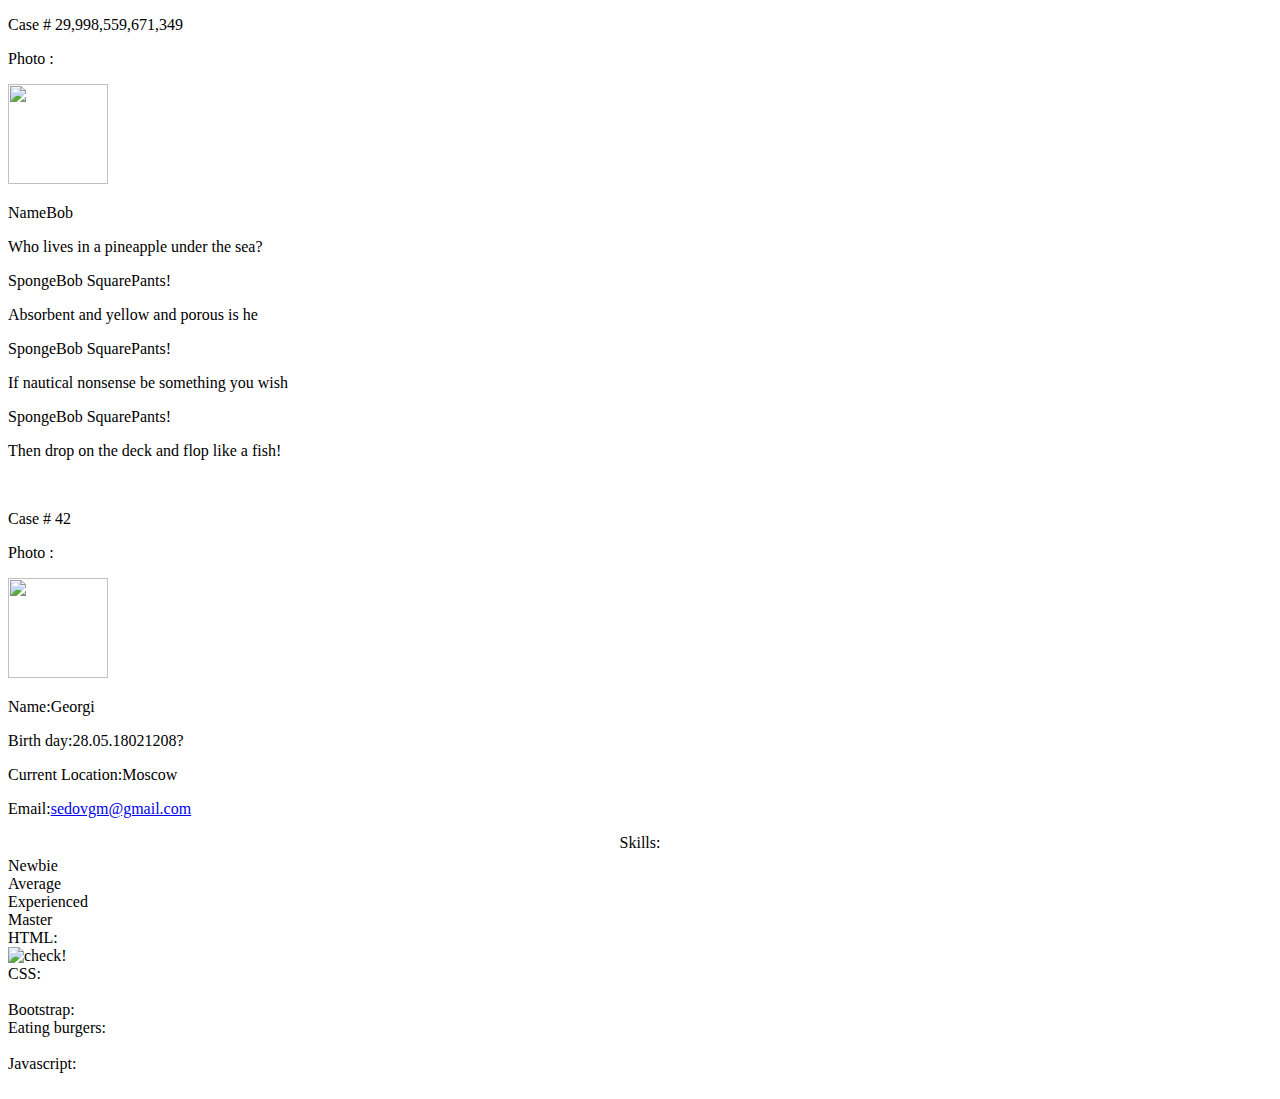
==== index.html @ bd3bdc6a "Add files via upload" ====
<!DOCTYPE html>
<html lang="en">
<head>
    <meta charset="UTF-8">
    <meta name="viewport" content="width=device-width, initial-scale=1.0">
    <title>Document</title>
    <link rel="stylesheet" href="style.css">
    
</head>
<body>
<script>
    var w = window.innerWidth;
    var h = window.innerHeight;
    if (w < 400 | h < 566 ) {
        window.onload = function() {
            document.getElementById("paperwrapper").setAttribute("class","shrink");
        }
    }
</script>


<div class="wrapperofwrappers">

<div class="paperwrapper" id="paperwrapper">

<div class="bg">
    <p>Case # <span class="hand">29,998,559,671,349</span></p>
    <div class="fandd">
        <div>
            <p>Photo :</p>
            <div class="photo">
                <img src="bob.png" alt="" width="100" height="100" class="itsme">
                <div class="btl sticker"></div>
                <div class="bbl sticker"></div>
            </div>
        </div>

        <div class="mydata">
            <p>Name<span class="hand">Bob</span></p>
        </div>
    </div>
<div class="bgending">
    <p>Who lives in a pineapple under the sea?</p>
    <p>SpongeBob SquarePants!</p>
    <p>Absorbent and yellow and porous is he</p>
    <p>SpongeBob SquarePants!</p>
    <p>If nautical nonsense be something you wish</p>
    <p>SpongeBob SquarePants!</p>
    <p>Then drop on the deck and flop like a fish!</p>
</div>
</div>

<div class="paper">
    <div class="stamp"><img src="stamp.png" alt=""></div>
    <p>Case # <span class="hand">42</span></p>

    <div class="fandd">
        <div>
            <p>Photo :</p>
            <div class="photo">
            <img src="me.png" alt="" width="100" height="100" class="itsme">
            <div class="tl sticker"></div>
            <div class="tr sticker"></div>
            <div class="br sticker"></div>
        </div>
    </div>

    <div class="mydata">
        <p><span class="rpad">Name:</span><span class="hand">Georgi</span></p>
        <p><span class="rpad">Birth day:</span><span class="hand ">28.05.<span class="bdate">1802<span class="newbdate">1208?</span></span></span></p>
        <p><span class="rpad">Current Location:</span><span class="hand">Moscow</span></p>
        <p><span class="rpad">Email:</span><span class="hand"><a href="mailto:sedovgm@gmail.com">sedovgm@gmail.com</a></span></p>
    </div>
</div>

    <div class="skills">

        <div style="grid-area: H0; text-align: center; padding-bottom: 5px;">
            Skills:
        </div>

        <div style="grid-area: A1;"></div>
        <div class="skillcell" style="grid-area: B1;">Newbie</div>
        <div class="skillcell" style="grid-area: C1;">Average</div>
        <div class="skillcell" style="grid-area: D1;">Experienced</div>
        <div class="skillcell" style="grid-area: E1">Master</div>

        <div  class="skillname" style="grid-area: A2;">HTML:</div>
        <div class="skillcell" style="grid-area: B2;"><div class="vhtml"><img src="v1.png" alt="check!"></div></div>
        <div class="skillcell" style="grid-area: C2;"></div>
        <div class="skillcell" style="grid-area: D2;"></div>
        <div class="skillcell" style="grid-area: E2;"></div>

        <div class="skillname" style="grid-area: A3;">CSS:</div>
        <div class="skillcell" style="grid-area: B3;">
        <div class="vcss"><img src="v2.png" alt=""></div></div>
        <div class="skillcell" style="grid-area: C3;"></div>
        <div class="skillcell" style="grid-area: D3;"></div>
        <div class="skillcell" style="grid-area: E3;"></div>

        <div class="skillname" style="grid-area: A4;">Bootstrap:</div>
        <div class="skillcell" style="grid-area: B4;"></div>
        <div class="skillcell" style="grid-area: C4;"></div>
        <div class="skillcell" style="grid-area: D4;"></div>
        <div class="skillcell" style="grid-area: E4;"></div>

        <div class="skillname" style="grid-area: A5;">Eating burgers:</div>
        <div class="skillcell" style="grid-area: B5;"></div>
        <div class="skillcell" style="grid-area: C5;"></div>
        <div class="skillcell" style="grid-area: D5;"></div>
        <div class="skillcell" style="grid-area: E5;">
        <div class="veb"><img src="v3.png" alt=""></div></div>

        <div class="skillname" style="grid-area: A6;">Javascript:</div>
        <div class="skillcell" style="grid-area: B6;">
        <div class="vjs"><img src="x.png" alt=""></div></div>
        <div class="skillcell" style="grid-area: C6;"></div>
        <div class="skillcell" style="grid-area: D6;"></div>
        <div class="skillcell" style="grid-area: E6;"></div>

    </div>

</div> <!-- paperwrapper -->
</div> <!-- wrapperofwrappers -->

</body>
</html>
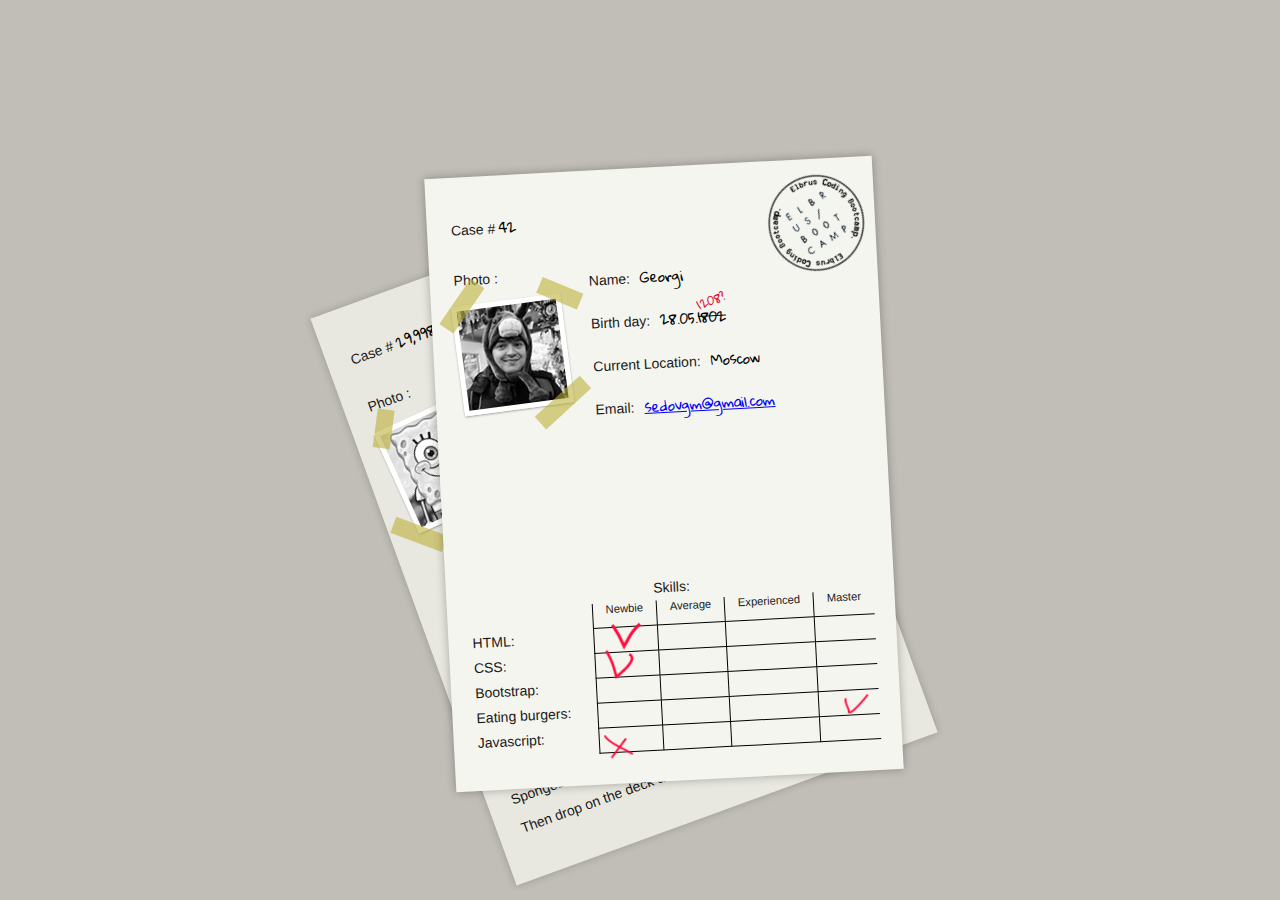
==== commit cb3720dc: "release 0-1" ====
--- a/index.html
+++ b/index.html
@@ -1,127 +1,127 @@
-<!DOCTYPE html>
-<html lang="en">
-<head>
-    <meta charset="UTF-8">
-    <meta name="viewport" content="width=device-width, initial-scale=1.0">
-    <title>Document</title>
-    <link rel="stylesheet" href="style.css">
-    
-</head>
-<body>
-<script>
-    var w = window.innerWidth;
-    var h = window.innerHeight;
-    if (w < 400 | h < 566 ) {
-        window.onload = function() {
-            document.getElementById("paperwrapper").setAttribute("class","shrink");
-        }
-    }
-</script>
-
-
-<div class="wrapperofwrappers">
-
-<div class="paperwrapper" id="paperwrapper">
-
-<div class="bg">
-    <p>Case # <span class="hand">29,998,559,671,349</span></p>
-    <div class="fandd">
-        <div>
-            <p>Photo :</p>
-            <div class="photo">
-                <img src="bob.png" alt="" width="100" height="100" class="itsme">
-                <div class="btl sticker"></div>
-                <div class="bbl sticker"></div>
-            </div>
-        </div>
-
-        <div class="mydata">
-            <p>Name<span class="hand">Bob</span></p>
-        </div>
-    </div>
-<div class="bgending">
-    <p>Who lives in a pineapple under the sea?</p>
-    <p>SpongeBob SquarePants!</p>
-    <p>Absorbent and yellow and porous is he</p>
-    <p>SpongeBob SquarePants!</p>
-    <p>If nautical nonsense be something you wish</p>
-    <p>SpongeBob SquarePants!</p>
-    <p>Then drop on the deck and flop like a fish!</p>
-</div>
-</div>
-
-<div class="paper">
-    <div class="stamp"><img src="stamp.png" alt=""></div>
-    <p>Case # <span class="hand">42</span></p>
-
-    <div class="fandd">
-        <div>
-            <p>Photo :</p>
-            <div class="photo">
-            <img src="me.png" alt="" width="100" height="100" class="itsme">
-            <div class="tl sticker"></div>
-            <div class="tr sticker"></div>
-            <div class="br sticker"></div>
-        </div>
-    </div>
-
-    <div class="mydata">
-        <p><span class="rpad">Name:</span><span class="hand">Georgi</span></p>
-        <p><span class="rpad">Birth day:</span><span class="hand ">28.05.<span class="bdate">1802<span class="newbdate">1208?</span></span></span></p>
-        <p><span class="rpad">Current Location:</span><span class="hand">Moscow</span></p>
-        <p><span class="rpad">Email:</span><span class="hand"><a href="mailto:sedovgm@gmail.com">sedovgm@gmail.com</a></span></p>
-    </div>
-</div>
-
-    <div class="skills">
-
-        <div style="grid-area: H0; text-align: center; padding-bottom: 5px;">
-            Skills:
-        </div>
-
-        <div style="grid-area: A1;"></div>
-        <div class="skillcell" style="grid-area: B1;">Newbie</div>
-        <div class="skillcell" style="grid-area: C1;">Average</div>
-        <div class="skillcell" style="grid-area: D1;">Experienced</div>
-        <div class="skillcell" style="grid-area: E1">Master</div>
-
-        <div  class="skillname" style="grid-area: A2;">HTML:</div>
-        <div class="skillcell" style="grid-area: B2;"><div class="vhtml"><img src="v1.png" alt="check!"></div></div>
-        <div class="skillcell" style="grid-area: C2;"></div>
-        <div class="skillcell" style="grid-area: D2;"></div>
-        <div class="skillcell" style="grid-area: E2;"></div>
-
-        <div class="skillname" style="grid-area: A3;">CSS:</div>
-        <div class="skillcell" style="grid-area: B3;">
-        <div class="vcss"><img src="v2.png" alt=""></div></div>
-        <div class="skillcell" style="grid-area: C3;"></div>
-        <div class="skillcell" style="grid-area: D3;"></div>
-        <div class="skillcell" style="grid-area: E3;"></div>
-
-        <div class="skillname" style="grid-area: A4;">Bootstrap:</div>
-        <div class="skillcell" style="grid-area: B4;"></div>
-        <div class="skillcell" style="grid-area: C4;"></div>
-        <div class="skillcell" style="grid-area: D4;"></div>
-        <div class="skillcell" style="grid-area: E4;"></div>
-
-        <div class="skillname" style="grid-area: A5;">Eating burgers:</div>
-        <div class="skillcell" style="grid-area: B5;"></div>
-        <div class="skillcell" style="grid-area: C5;"></div>
-        <div class="skillcell" style="grid-area: D5;"></div>
-        <div class="skillcell" style="grid-area: E5;">
-        <div class="veb"><img src="v3.png" alt=""></div></div>
-
-        <div class="skillname" style="grid-area: A6;">Javascript:</div>
-        <div class="skillcell" style="grid-area: B6;">
-        <div class="vjs"><img src="x.png" alt=""></div></div>
-        <div class="skillcell" style="grid-area: C6;"></div>
-        <div class="skillcell" style="grid-area: D6;"></div>
-        <div class="skillcell" style="grid-area: E6;"></div>
-
-    </div>
-
-</div> <!-- paperwrapper -->
-</div> <!-- wrapperofwrappers -->
-
-</body>
+<!DOCTYPE html>
+<html lang="en">
+<head>
+    <meta charset="UTF-8">
+    <meta name="viewport" content="width=device-width, initial-scale=1.0">
+    <title>Document</title>
+    <link rel="stylesheet" href="style.css">
+    
+</head>
+<body>
+<script>
+    var w = window.innerWidth;
+    var h = window.innerHeight;
+    if (w < 400 | h < 566 ) {
+        window.onload = function() {
+            document.getElementById("paperwrapper").setAttribute("class","shrink");
+        }
+    }
+</script>
+
+
+<div class="wrapperofwrappers">
+
+<div class="paperwrapper" id="paperwrapper">
+
+<div class="bg">
+    <p>Case # <span class="hand">29,998,559,671,349</span></p>
+    <div class="fandd">
+        <div>
+            <p>Photo :</p>
+            <div class="photo">
+                <img src="bob.png" alt="" width="100" height="100" class="itsme">
+                <div class="btl sticker"></div>
+                <div class="bbl sticker"></div>
+            </div>
+        </div>
+
+        <div class="mydata">
+            <p>Name<span class="hand">Bob</span></p>
+        </div>
+    </div>
+<div class="bgending">
+    <p>Who lives in a pineapple under the sea?</p>
+    <p>SpongeBob SquarePants!</p>
+    <p>Absorbent and yellow and porous is he</p>
+    <p>SpongeBob SquarePants!</p>
+    <p>If nautical nonsense be something you wish</p>
+    <p>SpongeBob SquarePants!</p>
+    <p>Then drop on the deck and flop like a fish!</p>
+</div>
+</div>
+
+<div class="paper">
+    <div class="stamp"><img src="stamp.png" alt=""></div>
+    <p>Case # <span class="hand">42</span></p>
+
+    <div class="fandd">
+        <div>
+            <p>Photo :</p>
+            <div class="photo">
+            <img src="me.png" alt="" width="100" height="100" class="itsme">
+            <div class="tl sticker"></div>
+            <div class="tr sticker"></div>
+            <div class="br sticker"></div>
+        </div>
+    </div>
+
+    <div class="mydata">
+        <p><span class="rpad">Name:</span><span class="hand">Georgi</span></p>
+        <p><span class="rpad">Birth day:</span><span class="hand ">28.05.<span class="bdate">1802<span class="newbdate">1208?</span></span></span></p>
+        <p><span class="rpad">Current Location:</span><span class="hand">Moscow</span></p>
+        <p><span class="rpad">Email:</span><span class="hand"><a href="mailto:sedovgm@gmail.com">sedovgm@gmail.com</a></span></p>
+    </div>
+</div>
+
+    <div class="skills">
+
+        <div style="grid-area: H0; text-align: center; padding-bottom: 5px;">
+            Skills:
+        </div>
+
+        <div style="grid-area: A1;"></div>
+        <div class="skillcell" style="grid-area: B1;">Newbie</div>
+        <div class="skillcell" style="grid-area: C1;">Average</div>
+        <div class="skillcell" style="grid-area: D1;">Experienced</div>
+        <div class="skillcell" style="grid-area: E1">Master</div>
+
+        <div  class="skillname" style="grid-area: A2;">HTML:</div>
+        <div class="skillcell" style="grid-area: B2;"><div class="vhtml"><img src="v1.png" alt="check!"></div></div>
+        <div class="skillcell" style="grid-area: C2;"></div>
+        <div class="skillcell" style="grid-area: D2;"></div>
+        <div class="skillcell" style="grid-area: E2;"></div>
+
+        <div class="skillname" style="grid-area: A3;">CSS:</div>
+        <div class="skillcell" style="grid-area: B3;">
+        <div class="vcss"><img src="v2.png" alt=""></div></div>
+        <div class="skillcell" style="grid-area: C3;"></div>
+        <div class="skillcell" style="grid-area: D3;"></div>
+        <div class="skillcell" style="grid-area: E3;"></div>
+
+        <div class="skillname" style="grid-area: A4;">Bootstrap:</div>
+        <div class="skillcell" style="grid-area: B4;"></div>
+        <div class="skillcell" style="grid-area: C4;"></div>
+        <div class="skillcell" style="grid-area: D4;"></div>
+        <div class="skillcell" style="grid-area: E4;"></div>
+
+        <div class="skillname" style="grid-area: A5;">Eating burgers:</div>
+        <div class="skillcell" style="grid-area: B5;"></div>
+        <div class="skillcell" style="grid-area: C5;"></div>
+        <div class="skillcell" style="grid-area: D5;"></div>
+        <div class="skillcell" style="grid-area: E5;">
+        <div class="veb"><img src="v3.png" alt=""></div></div>
+
+        <div class="skillname" style="grid-area: A6;">Javascript:</div>
+        <div class="skillcell" style="grid-area: B6;">
+        <div class="vjs"><img src="x.png" alt=""></div></div>
+        <div class="skillcell" style="grid-area: C6;"></div>
+        <div class="skillcell" style="grid-area: D6;"></div>
+        <div class="skillcell" style="grid-area: E6;"></div>
+
+    </div>
+
+</div> <!-- paperwrapper -->
+</div> <!-- wrapperofwrappers -->
+
+</body>
 </html>--- a/style.css
+++ b/style.css
@@ -0,0 +1,234 @@
+@font-face {
+  font-family: "Gloria";
+  src: url("../GloriaHallelujah-Regular.ttf");
+}
+
+html , body {
+    font-family: "Gloria";
+    height: 100%;
+    width: 100%;
+    padding: 0;
+    margin: 0;
+    color: #1A1A1A;
+}
+
+body {
+    background-color: #c0beb6;
+    font: 14px sans-serif;
+}
+
+.wrapperofwrappers {
+    width: 100%;
+    height: 100%;
+}
+
+.paperwrapper {
+    height: 566px;
+    width: 400px;
+    position: relative;
+    top: 50%;
+    right: -50%;
+    transform: translate(-50% , -50%);
+}
+
+.paper {
+    box-shadow: 0 0 10px rgba(0,0,0,0.3);
+    height: 100%;
+    width: 100%;
+    padding: 24px;
+    position: relative;
+    background-color: #f5f5f0;
+    transform: rotate(-3.0deg);
+    z-index: 20;
+}
+
+.bg {
+    padding: 24px;
+    height: 98%;
+    position: absolute;
+    width: 100%;
+    z-index: 10;
+    background-color: #e9e8e0;
+    box-shadow: 0 0 8px rgba(0,0,0,0.2);
+    left: -10%;
+    top: 10%;
+    transform: rotate(-20.0deg);
+}
+
+.bgending {
+    position: absolute;
+    bottom: 5%;
+}
+
+.photo {
+    position: relative;
+    background-color: white;
+    width: 110px;
+    height: 110px;
+    transform-origin: center;
+    transform:  rotate(-4.5deg);
+    box-shadow: rgba(0, 0, 0, 0.12) 0px 1px 3px, rgba(0, 0, 0, 0.24) 0px 1px 2px;
+}
+
+.itsme {
+    border: 5px solid white;
+}
+
+.mydata {
+    position: relative;
+    padding-left: 25px;
+}
+
+.sticker {
+    width: 40%;
+    height: 15%;
+    background-color: rgba(185, 174, 50, 0.578);
+    position: absolute;
+}
+
+.tl {
+    top: 0;
+    left: 10%;
+    width: 50%;
+    transform-origin: center;
+    transform: translate(-50% , -50%) rotate(-48deg);   
+}
+
+.btl {
+    top: 0;
+    left: 10%;
+    width: 35%;
+    transform-origin: center;
+    transform: translate(-50% , -50%) rotate(-58deg);   
+}
+
+.bbl {
+    bottom: 0%;
+    left: 0%;
+    width: 50%;
+    transform-origin: center;
+    transform: translate(-50% , 50%) rotate(45deg);   
+}
+
+.tr {
+    top: 0;
+    right: 0;
+    transform-origin: center;
+   transform: translate(+50% , -50%)  rotate(30deg);   
+}
+
+.br {
+    bottom: 0;
+    right: 0;
+    width: 55%;
+    transform-origin: center;
+   transform: translate(+30% , +40%)  rotate(-35deg);   
+}
+
+.hand {
+    font-family: "Gloria";
+    color: black;
+}
+
+.skillstable {
+    position: absolute;
+    bottom: 5%;
+    width: 90%;
+    text-align: center;
+}
+
+.fandd {
+    display: flex;
+}
+
+.bdate {
+    text-decoration: line-through;
+    position: relative;
+}
+
+.newbdate {
+    position: absolute;
+    top: -50%;
+    right: 0%;
+    color: crimson;
+    font-size: 0.75rem;
+    transform: rotate(-18deg);
+}
+
+.stamp {
+    position: absolute;
+    right: 8px;
+    top: 14px;
+    transform: rotate(-30deg);
+}
+
+.skillcell {
+    min-height: 24px;
+    border-bottom: 1px solid black;
+    border-left: 1px solid black;
+    text-align: center;
+    font-size: 0.7rem;
+    position: relative;
+}
+
+.skills {
+    position: absolute;
+    bottom: 5%;
+    width: 90%;
+    display: grid;
+    grid-template-areas:
+    "H0 H0 H0 H0 H0"
+    "A1 B1 C1 D1 E1"
+    "A2 B2 C2 D2 E2"
+    "A3 B3 C3 D3 E3"
+    "A4 B4 C4 D4 E4"
+    "A5 B5 C5 D5 E5"
+    "A6 B6 C6 D6 E6"
+}
+
+.skillname {
+    text-align: left;
+}
+
+.vhtml {
+    position: absolute;
+    top: 50%;
+    left: 50%;
+    transform: translate( -52% , -58%) rotate(4deg);
+}
+
+.vcss {
+    position: absolute;
+    top: 50%;
+    left: 50%;
+    transform: translate( -82% , -47%) rotate(14deg);
+}
+
+.vjs {
+    position: absolute;
+    top: 50%;
+    left: 50%;
+    transform: translate( -82% , -32%) rotate(-7deg);
+}
+
+.veb {
+    position: absolute;
+    top: 50%;
+    left: 50%;
+    transform: translate( -30% , -50%) rotate(2deg);
+}
+
+.rpad {
+    padding-right: 10px;
+}
+
+.shrink {
+    width: 300px;
+    height: 400px;
+    position: relative;
+    top: 50%;
+    right: -50%;
+    transform: translate(-50% , -50%);
+    z-index: 10;
+}
+
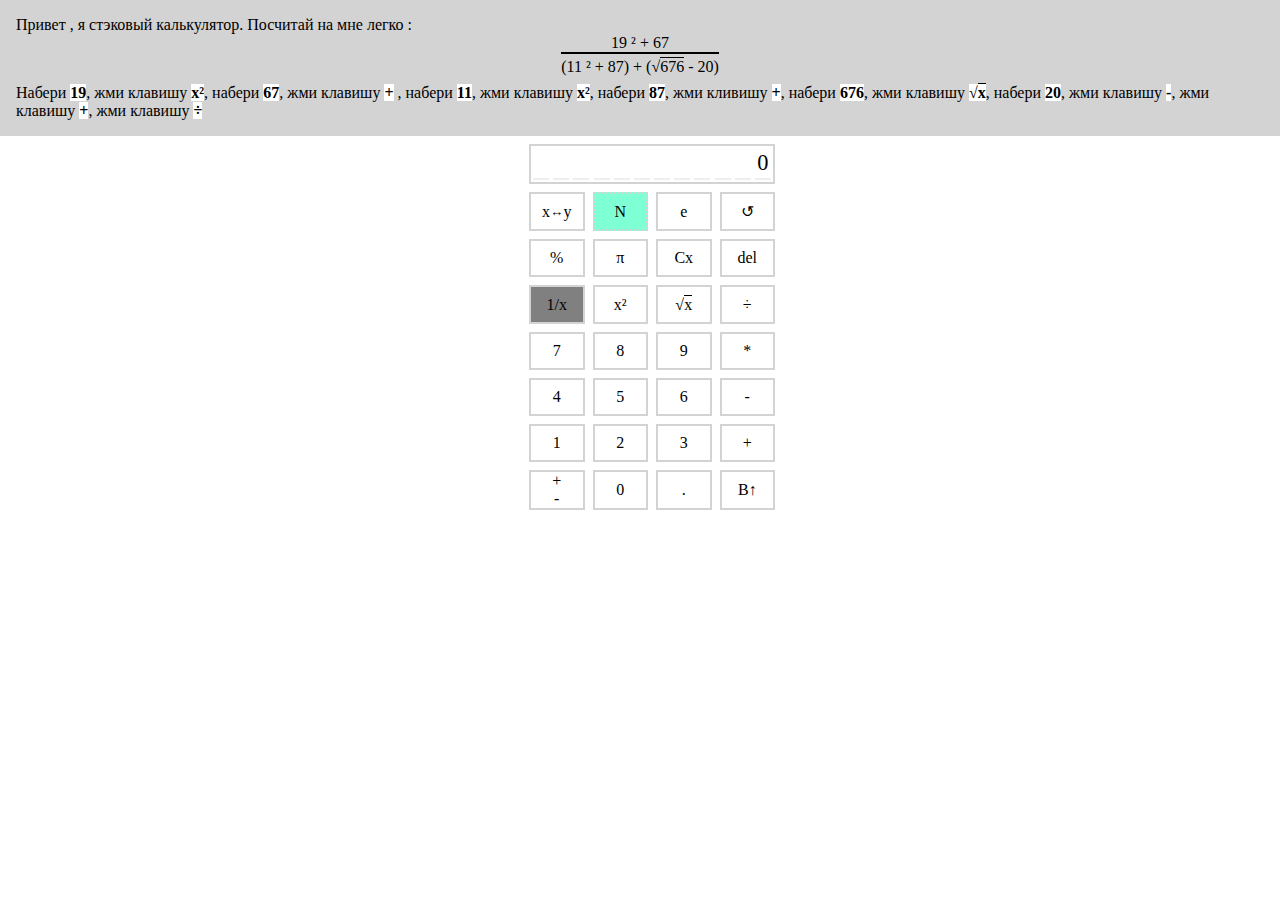
==== commit e8d1f99b: "stack calc" ====
--- a/index.html
+++ b/index.html
@@ -1,127 +1,68 @@
 <!DOCTYPE html>
-<html lang="en">
-<head>
-    <meta charset="UTF-8">
-    <meta name="viewport" content="width=device-width, initial-scale=1.0">
-    <title>Document</title>
-    <link rel="stylesheet" href="style.css">
-    
-</head>
-<body>
-<script>
-    var w = window.innerWidth;
-    var h = window.innerHeight;
-    if (w < 400 | h < 566 ) {
-        window.onload = function() {
-            document.getElementById("paperwrapper").setAttribute("class","shrink");
-        }
-    }
-</script>
+<html lang="ru">
+  <head>
+    <meta charset="UTF-8" />
+    <meta name="viewport" content="width=device-width, initial-scale=1.0" />
+    <title>Электроника МК-0</title>
+    <link rel="icon" type="image/x-icon" href="favicon.ico">
+    <link rel="stylesheet" href="style.css" />
+  </head>
+  <body>
+    <div class = "calchelp">
+      Привет , я стэковый калькулятор. Посчитай на мне легко :
+      <div class = "helpformula">
+        <div>19 &sup2; + 67</div>
+        <div style="border-top: 2px solid black; padding-top: 4px; padding-bottom: 0.5rem;">(11 &sup2; + 87) + (<span>&#8730;</span><span style="border-top: 1px solid black">676</span> - 20)</div>
+      </div>
+      Набери <b>19</b>, жми клавишу <b>x&sup2;</b>, набери <b>67</b>, жми клавишу <b>+</b>
+      , набери <b>11</b>, жми клавишу <b>x&sup2;</b>, набери <b>87</b>, жми кливишу <b>+</b>, набери <b>676</b>, жми клавишу <b><span>&#8730;</span><span style="border-top: 1px solid black">x</span></b>, набери <b>20</b>, жми клавишу <b>-</b>, жми клавишу <b>+</b>, жми клавишу <b>&divide;</b>
+    </div>
+
+    <div class="calcbody">
+      <div style="grid-area: cdisplay" class="calcdisplay" id="calcdisplay"></div>
+
+      <div style="grid-area: cbtn_swap" class="calcbutton" onclick="calc('swap')" id="swapbutton">x<small>&#8596;</small>y</div>
+      <div style="grid-area: cbtn_rotate" class="calcflag" id="newbutton">N</div>
+      <div style="grid-area: cbnt_tmp1" class="calcbutton" onclick="calc('expo')" id="noexpobutton">e</div>
+      <div style="grid-area: cbtn_tmp2" class="calcbutton" onclick="calc('rotate')">&#8634;</div>
+
+      <div style="grid-area: cbtn_perc" class="calcbutton" onclick="calc('percent')" id="percentbutton">%</div>
+      <div style="grid-area: cbtn_cln1" class="calcbutton" onclick="calc('pi')">&pi;</div>
+      <div style="grid-area: cbnt_clna" class="calcbutton" onclick="calc('cleardisp')">Cx</div>
+      <div style="grid-area: cbtn_del" class="calcbutton" onclick="calc('del')">del</div>
+      
+      <div style="grid-area: cbtn_1div" class="calcbutton" onclick="calc('multiinverse')" id="inversebutton">1/x</div>
+      <div style="grid-area: cbtn_pow2" class="calcbutton" onclick="calc('square')">x&sup2;</div>
+      <div style="grid-area: cbnt_sqrt" class="calcbutton" onclick="calc('squareroot')" id="sqrtbutton">
+        <span>&#8730;</span><span style="border-top: 1px solid black">x</span>
+      </div>
+      <div style="grid-area: cbtn_div" class="calcbutton" onclick="calc('divide')" id="dividebutton">&divide;</div>
+
+      <div style="grid-area: cbtn_num7" class="calcbutton" onclick="calc(7)">7</div>
+      <div style="grid-area: cbtn_num8" class="calcbutton" onclick="calc(8)">8</div>
+      <div style="grid-area: cbnt_num9" class="calcbutton" onclick="calc(9)">9</div>
+      <div style="grid-area: cbtn_mlt" class="calcbutton" onclick="calc('multiply')" id="multibutton">*</div>
+
+      <div style="grid-area: cbtn_num4" class="calcbutton" onclick="calc(4)">4</div>
+      <div style="grid-area: cbtn_num5" class="calcbutton" onclick="calc(5)">5</div>
+      <div style="grid-area: cbnt_num6" class="calcbutton" onclick="calc(6)">6</div>
+      <div style="grid-area: cbtn_min" class="calcbutton" onclick="calc('minus')" id="minusbutton">-</div>
+
+      <div style="grid-area: cbtn_num1" class="calcbutton" onclick="calc(1)">1</div>
+      <div style="grid-area: cbtn_num2" class="calcbutton" onclick="calc(2)">2</div>
+      <div style="grid-area: cbnt_num3" class="calcbutton" onclick="calc(3)">3</div>
+      <div style="grid-area: cbtn_pls" class="calcbutton" onclick="calc('plus')" id="plusbutton">+</div>
+
+      <div style="grid-area: cbtn_neg" class="calcbutton" onclick="calc('negative')" id="negativebutton"><div>+</div><div>-</div></div>
+      <div style="grid-area: cbtn_num0" class="calcbutton" onclick="calc(0)">0</div>
+      <div style="grid-area: cbnt_dot" class="calcbutton"  onclick="calc('period')" id="periodbutton">.</div>
+      <div style="grid-area: cbtn_equ" class="calcbutton" onclick="calc('shift')">B&uarr;</div>
+    </div>
 
 
-<div class="wrapperofwrappers">
 
-<div class="paperwrapper" id="paperwrapper">
 
-<div class="bg">
-    <p>Case # <span class="hand">29,998,559,671,349</span></p>
-    <div class="fandd">
-        <div>
-            <p>Photo :</p>
-            <div class="photo">
-                <img src="bob.png" alt="" width="100" height="100" class="itsme">
-                <div class="btl sticker"></div>
-                <div class="bbl sticker"></div>
-            </div>
-        </div>
-
-        <div class="mydata">
-            <p>Name<span class="hand">Bob</span></p>
-        </div>
-    </div>
-<div class="bgending">
-    <p>Who lives in a pineapple under the sea?</p>
-    <p>SpongeBob SquarePants!</p>
-    <p>Absorbent and yellow and porous is he</p>
-    <p>SpongeBob SquarePants!</p>
-    <p>If nautical nonsense be something you wish</p>
-    <p>SpongeBob SquarePants!</p>
-    <p>Then drop on the deck and flop like a fish!</p>
-</div>
-</div>
-
-<div class="paper">
-    <div class="stamp"><img src="stamp.png" alt=""></div>
-    <p>Case # <span class="hand">42</span></p>
-
-    <div class="fandd">
-        <div>
-            <p>Photo :</p>
-            <div class="photo">
-            <img src="me.png" alt="" width="100" height="100" class="itsme">
-            <div class="tl sticker"></div>
-            <div class="tr sticker"></div>
-            <div class="br sticker"></div>
-        </div>
-    </div>
-
-    <div class="mydata">
-        <p><span class="rpad">Name:</span><span class="hand">Georgi</span></p>
-        <p><span class="rpad">Birth day:</span><span class="hand ">28.05.<span class="bdate">1802<span class="newbdate">1208?</span></span></span></p>
-        <p><span class="rpad">Current Location:</span><span class="hand">Moscow</span></p>
-        <p><span class="rpad">Email:</span><span class="hand"><a href="mailto:sedovgm@gmail.com">sedovgm@gmail.com</a></span></p>
-    </div>
-</div>
-
-    <div class="skills">
-
-        <div style="grid-area: H0; text-align: center; padding-bottom: 5px;">
-            Skills:
-        </div>
-
-        <div style="grid-area: A1;"></div>
-        <div class="skillcell" style="grid-area: B1;">Newbie</div>
-        <div class="skillcell" style="grid-area: C1;">Average</div>
-        <div class="skillcell" style="grid-area: D1;">Experienced</div>
-        <div class="skillcell" style="grid-area: E1">Master</div>
-
-        <div  class="skillname" style="grid-area: A2;">HTML:</div>
-        <div class="skillcell" style="grid-area: B2;"><div class="vhtml"><img src="v1.png" alt="check!"></div></div>
-        <div class="skillcell" style="grid-area: C2;"></div>
-        <div class="skillcell" style="grid-area: D2;"></div>
-        <div class="skillcell" style="grid-area: E2;"></div>
-
-        <div class="skillname" style="grid-area: A3;">CSS:</div>
-        <div class="skillcell" style="grid-area: B3;">
-        <div class="vcss"><img src="v2.png" alt=""></div></div>
-        <div class="skillcell" style="grid-area: C3;"></div>
-        <div class="skillcell" style="grid-area: D3;"></div>
-        <div class="skillcell" style="grid-area: E3;"></div>
-
-        <div class="skillname" style="grid-area: A4;">Bootstrap:</div>
-        <div class="skillcell" style="grid-area: B4;"></div>
-        <div class="skillcell" style="grid-area: C4;"></div>
-        <div class="skillcell" style="grid-area: D4;"></div>
-        <div class="skillcell" style="grid-area: E4;"></div>
-
-        <div class="skillname" style="grid-area: A5;">Eating burgers:</div>
-        <div class="skillcell" style="grid-area: B5;"></div>
-        <div class="skillcell" style="grid-area: C5;"></div>
-        <div class="skillcell" style="grid-area: D5;"></div>
-        <div class="skillcell" style="grid-area: E5;">
-        <div class="veb"><img src="v3.png" alt=""></div></div>
-
-        <div class="skillname" style="grid-area: A6;">Javascript:</div>
-        <div class="skillcell" style="grid-area: B6;">
-        <div class="vjs"><img src="x.png" alt=""></div></div>
-        <div class="skillcell" style="grid-area: C6;"></div>
-        <div class="skillcell" style="grid-area: D6;"></div>
-        <div class="skillcell" style="grid-area: E6;"></div>
-
-    </div>
-
-</div> <!-- paperwrapper -->
-</div> <!-- wrapperofwrappers -->
-
-</body>
-</html>+    <script src="js-big-decimal.min.js"></script>
+    <script src="calc.js"></script>
+  </body>
+</html>
--- a/style.css
+++ b/style.css
@@ -1,234 +1,106 @@
-@font-face {
-  font-family: "Gloria";
-  src: url("../GloriaHallelujah-Regular.ttf");
+* {
+  box-sizing: border-box;
+  margin: 0;
+  padding: 0;
+}
+.html,
+body {
+  width: 100%;
+  height: 100%;
+  background-color: white;
+  display: flex;
+  flex-wrap: wrap;
+  justify-content: center;
+  align-items: center;
+}
+.calcbody {
+/*   position: absolute;
+  top: 50%;
+  left: 50%;
+  transform: translate(-50%, -50%); */
+  padding: 0.5rem;
+  display: grid;
+  gap: 0.5rem;
+
+  grid-template-areas:
+    'cdisplay cdisplay cdisplay cdisplay'
+    'cbtn_swap cbtn_rotate cbnt_tmp1 cbtn_tmp2'
+    'cbtn_perc cbtn_cln1 cbnt_clna cbtn_del'
+    'cbtn_1div cbtn_pow2 cbnt_sqrt cbtn_div'
+    'cbtn_num7 cbtn_num8 cbnt_num9 cbtn_mlt'
+    'cbtn_num4 cbtn_num5 cbnt_num6 cbtn_min'
+    'cbtn_num1 cbtn_num2 cbnt_num3 cbtn_pls'
+    'cbtn_neg cbtn_num0 cbnt_dot cbtn_equ';
+
+  grid-template-columns: 25% 25% 25% 25% ;
+  grid-template-rows: 12,5% 12,5% 12,5% 12,5% 12,5% 12,5% 12,5% 12,5% ;
+}
+.calcbutton , .calcflag {
+  display: flex;
+  flex-wrap: nowrap;
+  justify-content: center;
+  align-items: center;
+  cursor: pointer;
+  padding: 0.5rem;
+  user-select: none;
+}
+.calcdisplay,
+.calcbutton {
+  border: 2px solid lightgrey;
+}
+.calcflag {
+  border: 2px dotted lightgray;
+  cursor: default;
 }
 
-html , body {
-    font-family: "Gloria";
-    height: 100%;
-    width: 100%;
-    padding: 0;
-    margin: 0;
-    color: #1A1A1A;
+.calcbutton:hover{
+  border: 2px solid black;
 }
 
-body {
-    background-color: #c0beb6;
-    font: 14px sans-serif;
+#negativebutton {
+  flex-direction: column;
+  padding: 0;
 }
 
-.wrapperofwrappers {
-    width: 100%;
-    height: 100%;
+#swapbutton , #expoviewbutton {
+  flex-direction: row;
+  padding: 0;
 }
 
-.paperwrapper {
-    height: 566px;
-    width: 400px;
-    position: relative;
-    top: 50%;
-    right: -50%;
-    transform: translate(-50% , -50%);
+.calcdisplay {
+  display: flex;
+  flex-direction: row;
+  flex-wrap: nowrap;
+  justify-content: space-between;
+  padding: 2px;
+  gap: 2px;
 }
 
-.paper {
-    box-shadow: 0 0 10px rgba(0,0,0,0.3);
-    height: 100%;
-    width: 100%;
-    padding: 24px;
-    position: relative;
-    background-color: #f5f5f0;
-    transform: rotate(-3.0deg);
-    z-index: 20;
+.dispdigit {
+  display: flex;
+  justify-content: center;
+  align-items: center;
+  font-size: 1.4rem;
+  height: 2.0rem;
+  width: 1.0rem;
+  border-bottom: 2px solid #EEEEEE;
 }
 
-.bg {
-    padding: 24px;
-    height: 98%;
-    position: absolute;
-    width: 100%;
-    z-index: 10;
-    background-color: #e9e8e0;
-    box-shadow: 0 0 8px rgba(0,0,0,0.2);
-    left: -10%;
-    top: 10%;
-    transform: rotate(-20.0deg);
+.calchelp {
+/*   position: absolute;
+  top: 0%; */
+  padding: 1rem;
+  width: 100%;
+  background-color: lightgray;
+}
+.caclhelp , b {
+  background-color: white;
 }
 
-.bgending {
-    position: absolute;
-    bottom: 5%;
-}
-
-.photo {
-    position: relative;
-    background-color: white;
-    width: 110px;
-    height: 110px;
-    transform-origin: center;
-    transform:  rotate(-4.5deg);
-    box-shadow: rgba(0, 0, 0, 0.12) 0px 1px 3px, rgba(0, 0, 0, 0.24) 0px 1px 2px;
-}
-
-.itsme {
-    border: 5px solid white;
-}
-
-.mydata {
-    position: relative;
-    padding-left: 25px;
-}
-
-.sticker {
-    width: 40%;
-    height: 15%;
-    background-color: rgba(185, 174, 50, 0.578);
-    position: absolute;
-}
-
-.tl {
-    top: 0;
-    left: 10%;
-    width: 50%;
-    transform-origin: center;
-    transform: translate(-50% , -50%) rotate(-48deg);   
-}
-
-.btl {
-    top: 0;
-    left: 10%;
-    width: 35%;
-    transform-origin: center;
-    transform: translate(-50% , -50%) rotate(-58deg);   
-}
-
-.bbl {
-    bottom: 0%;
-    left: 0%;
-    width: 50%;
-    transform-origin: center;
-    transform: translate(-50% , 50%) rotate(45deg);   
-}
-
-.tr {
-    top: 0;
-    right: 0;
-    transform-origin: center;
-   transform: translate(+50% , -50%)  rotate(30deg);   
-}
-
-.br {
-    bottom: 0;
-    right: 0;
-    width: 55%;
-    transform-origin: center;
-   transform: translate(+30% , +40%)  rotate(-35deg);   
-}
-
-.hand {
-    font-family: "Gloria";
-    color: black;
-}
-
-.skillstable {
-    position: absolute;
-    bottom: 5%;
-    width: 90%;
-    text-align: center;
-}
-
-.fandd {
-    display: flex;
-}
-
-.bdate {
-    text-decoration: line-through;
-    position: relative;
-}
-
-.newbdate {
-    position: absolute;
-    top: -50%;
-    right: 0%;
-    color: crimson;
-    font-size: 0.75rem;
-    transform: rotate(-18deg);
-}
-
-.stamp {
-    position: absolute;
-    right: 8px;
-    top: 14px;
-    transform: rotate(-30deg);
-}
-
-.skillcell {
-    min-height: 24px;
-    border-bottom: 1px solid black;
-    border-left: 1px solid black;
-    text-align: center;
-    font-size: 0.7rem;
-    position: relative;
-}
-
-.skills {
-    position: absolute;
-    bottom: 5%;
-    width: 90%;
-    display: grid;
-    grid-template-areas:
-    "H0 H0 H0 H0 H0"
-    "A1 B1 C1 D1 E1"
-    "A2 B2 C2 D2 E2"
-    "A3 B3 C3 D3 E3"
-    "A4 B4 C4 D4 E4"
-    "A5 B5 C5 D5 E5"
-    "A6 B6 C6 D6 E6"
-}
-
-.skillname {
-    text-align: left;
-}
-
-.vhtml {
-    position: absolute;
-    top: 50%;
-    left: 50%;
-    transform: translate( -52% , -58%) rotate(4deg);
-}
-
-.vcss {
-    position: absolute;
-    top: 50%;
-    left: 50%;
-    transform: translate( -82% , -47%) rotate(14deg);
-}
-
-.vjs {
-    position: absolute;
-    top: 50%;
-    left: 50%;
-    transform: translate( -82% , -32%) rotate(-7deg);
-}
-
-.veb {
-    position: absolute;
-    top: 50%;
-    left: 50%;
-    transform: translate( -30% , -50%) rotate(2deg);
-}
-
-.rpad {
-    padding-right: 10px;
-}
-
-.shrink {
-    width: 300px;
-    height: 400px;
-    position: relative;
-    top: 50%;
-    right: -50%;
-    transform: translate(-50% , -50%);
-    z-index: 10;
-}
-
+.helpformula {
+  display: flex;
+  flex-direction: column;
+  flex-wrap: wrap;
+  justify-content: center;
+  align-items: center;
+}